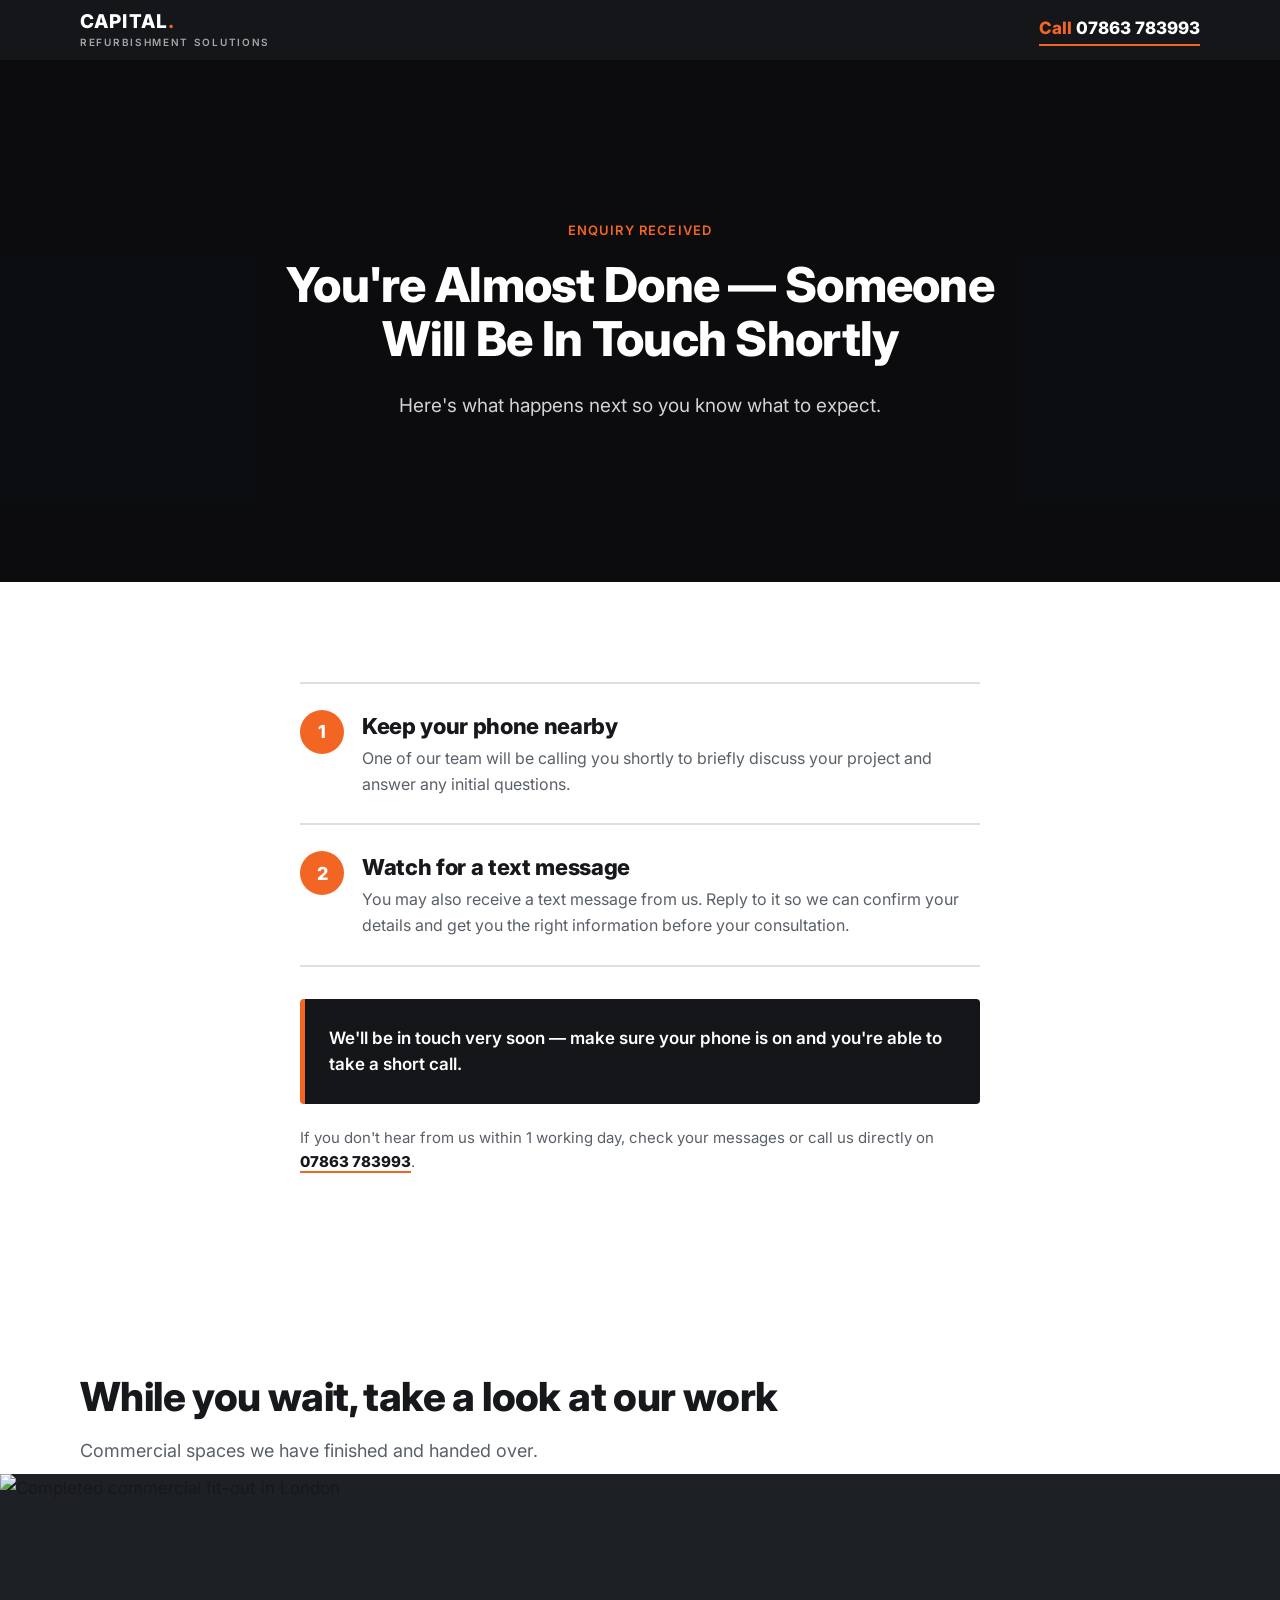
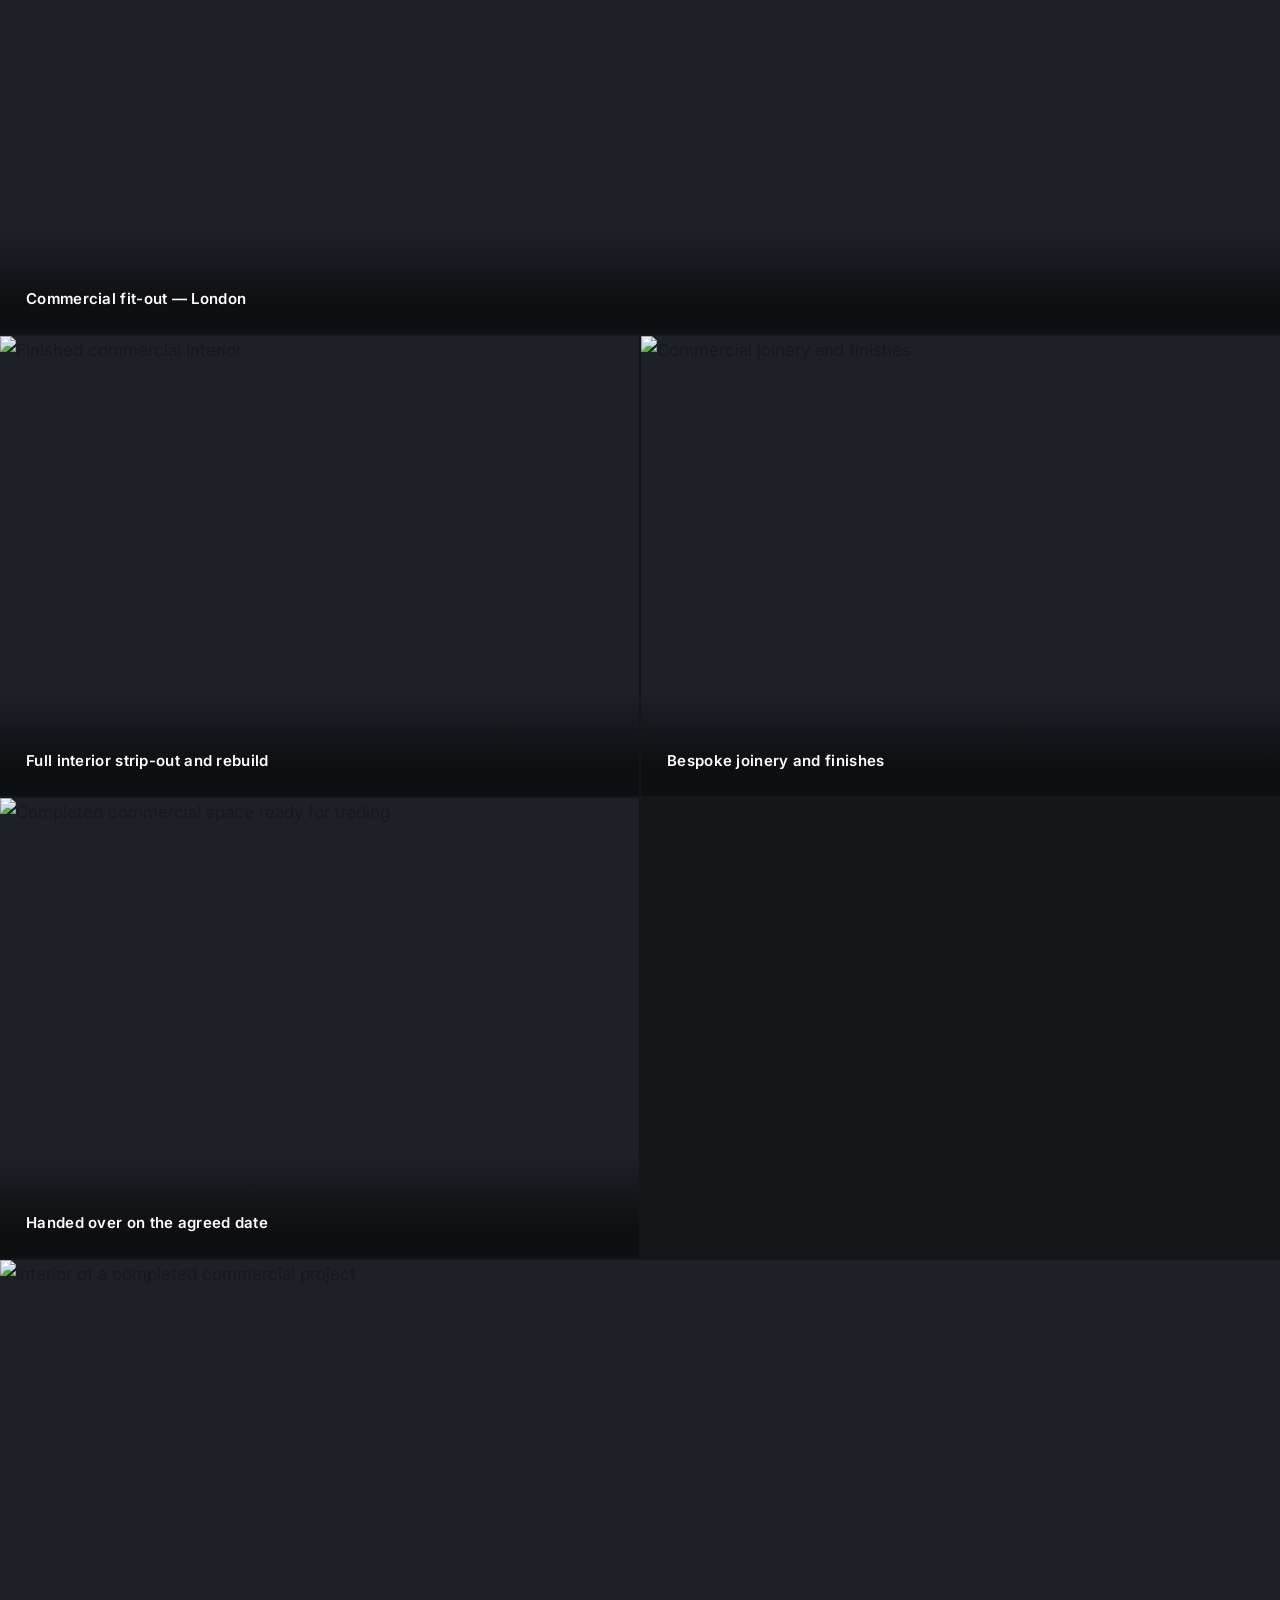
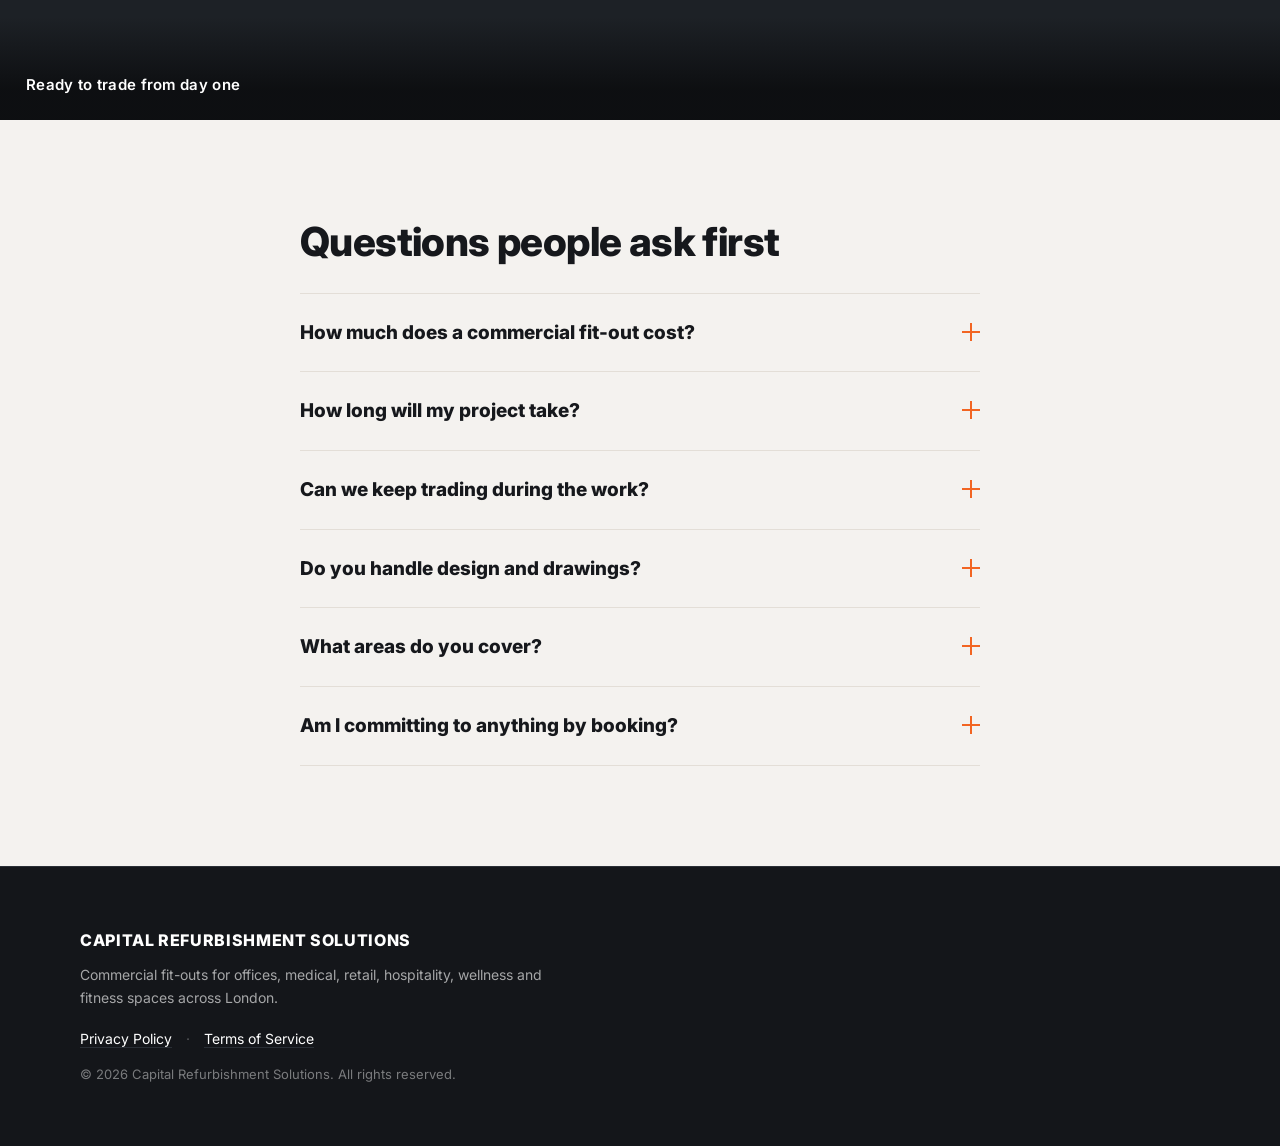
==== thank-you.html @ 149fa0fd "Add Capital Refurbishment Solutions paid traffic funnel Two-page lead funnel for cold paid traffic t" ====
<!DOCTYPE html>
<html lang="en-GB">
<head>
<meta charset="utf-8">
<meta name="viewport" content="width=device-width, initial-scale=1">
<title>Thank You — We Will Call You Shortly | Capital Refurbishment Solutions</title>
<meta name="description" content="Thanks for your enquiry. Keep your phone nearby — one of our team will call you shortly to talk through your commercial fit-out project.">
<meta name="robots" content="noindex, nofollow">

<!-- TRACKING HEAD CODES GO HERE: Meta Pixel, GA4, GTM Head, TikTok, etc. -->
<!-- Meta Pixel Code -->
<script>
!function(f,b,e,v,n,t,s)
{if(f.fbq)return;n=f.fbq=function(){n.callMethod?
n.callMethod.apply(n,arguments):n.queue.push(arguments)};
if(!f._fbq)f._fbq=n;n.push=n;n.loaded=!0;n.version='2.0';
n.queue=[];t=b.createElement(e);t.async=!0;
t.src=v;s=b.getElementsByTagName(e)[0];
s.parentNode.insertBefore(t,s)}(window, document,'script',
'https://connect.facebook.net/en_US/fbevents.js');
fbq('init', '971365851907422');
fbq('track', 'PageView');
</script>
<noscript><img height="1" width="1" style="display:none"
src="https://www.facebook.com/tr?id=971365851907422&ev=PageView&noscript=1"
/></noscript>
<!-- End Meta Pixel Code -->

<!-- ===================================================================
     CONVERSION EVENT GOES HERE: Fire Meta Schedule event, Google Ads
     conversion, etc.
     This page is only reached after the qualification form is completed,
     so the form-completion Lead event fires here and NOT on index.html.
     Add the booked-call / Schedule event below once the booking step is
     confirmed, plus any Google Ads or TikTok conversion snippets.
     =================================================================== -->
<script>
  // Lower-intent form completion event.
  if (typeof fbq === 'function') { fbq('track', 'Lead'); }

  // BOOKED CALL CONVERSION — uncomment once a call is actually booked/confirmed:
  // if (typeof fbq === 'function') { fbq('track', 'Schedule'); }

  // GOOGLE ADS CONVERSION GOES HERE:
  // gtag('event', 'conversion', { 'send_to': 'AW-XXXXXXXXX/XXXXXXXXXXXXXXX' });

  // TIKTOK CONVERSION GOES HERE:
  // ttq.track('SubmitForm');
</script>

<link rel="preconnect" href="https://fonts.googleapis.com">
<link rel="preconnect" href="https://fonts.gstatic.com" crossorigin>
<link href="https://fonts.googleapis.com/css2?family=Inter:wght@400;600;800&display=swap" rel="stylesheet">
<link rel="stylesheet" href="styles.css">

<!-- Loaded from the head so it runs before the deferred form embed script. -->
<script src="script.js" defer></script>
</head>
<body class="page-thanks">
<!-- TRACKING BODY CODES GO HERE: GTM Body noscript, etc. -->

<header class="topbar">
  <div class="wrap topbar__inner">
    <span class="brand">
      <span class="brand__top">Capital<span class="brand__mark">.</span></span>
      <span class="brand__sub">Refurbishment Solutions</span>
    </span>
    <a class="topbar__tel" href="tel:+447863783993" data-track="call">
      <span class="topbar__tel-label">Call</span> 07863 783993
    </a>
  </div>
</header>

<!-- ============ CONFIRMATION ============ -->
<section class="thanks">
  <div class="thanks__media" role="img" aria-label="Completed commercial fit-out by Capital Refurbishment Solutions"></div>
  <div class="thanks__overlay"></div>
  <div class="wrap thanks__inner">
    <p class="eyebrow">Enquiry received</p>
    <h1>You're Almost Done — Someone Will Be In Touch Shortly</h1>
    <p class="thanks__sub">Here's what happens next so you know what to expect.</p>
  </div>
</section>

<!-- ============ WHAT HAPPENS NEXT ============ -->
<section class="next">
  <div class="wrap wrap--narrow">
    <ol class="next__list">
      <li>
        <span class="next__num">1</span>
        <div>
          <h2>Keep your phone nearby</h2>
          <p>One of our team will be calling you shortly to briefly discuss your project and answer any initial questions.</p>
        </div>
      </li>
      <li>
        <span class="next__num">2</span>
        <div>
          <h2>Watch for a text message</h2>
          <p>You may also receive a text message from us. Reply to it so we can confirm your details and get you the right information before your consultation.</p>
        </div>
      </li>
    </ol>

    <div class="next__reinforce">
      <p>We'll be in touch very soon — make sure your phone is on and you're able to take a short call.</p>
    </div>

    <p class="next__help">
      If you don't hear from us within 1 working day, check your messages or call us directly on
      <a href="tel:+447863783993" data-track="call">07863 783993</a>.
    </p>
  </div>
</section>

<!-- ============ PAST WORK ============ -->
<section class="proof proof--thanks">
  <div class="wrap">
    <h2>While you wait, take a look at our work</h2>
    <p class="lede">Commercial spaces we have finished and handed over.</p>
  </div>
  <!--
    IMAGES: hosted from the client's Google Drive folder.
    For production speed, download these files, put them in /assets and swap the
    src values below. Replace captions with real project details once confirmed.
  -->
  <div class="gallery">
    <figure class="gallery__item gallery__item--wide">
      <img src="https://drive.google.com/thumbnail?id=1QZa1kAAUTtLCIFRcnhTbOoIFv6ZCDflC&sz=w1600" alt="Completed commercial fit-out in London" loading="lazy" decoding="async" referrerpolicy="no-referrer" width="1600" height="1067">
      <figcaption>Commercial fit-out &mdash; London</figcaption>
    </figure>
    <figure class="gallery__item">
      <img src="https://drive.google.com/thumbnail?id=11KfpgEvwbvFEHKtPz0FpKaLHkopWah-z&sz=w1200" alt="Finished commercial interior" loading="lazy" decoding="async" referrerpolicy="no-referrer" width="1200" height="800">
      <figcaption>Full interior strip-out and rebuild</figcaption>
    </figure>
    <figure class="gallery__item">
      <img src="https://drive.google.com/thumbnail?id=1Y7grBB9xK4WvHA7r6AuuWfdLibpoF-s1&sz=w1200" alt="Commercial joinery and finishes" loading="lazy" decoding="async" referrerpolicy="no-referrer" width="1200" height="800">
      <figcaption>Bespoke joinery and finishes</figcaption>
    </figure>
    <figure class="gallery__item">
      <img src="https://drive.google.com/thumbnail?id=1qt6Te5pKlmexzpDCoEvUSHV8DEf-8goa&sz=w1200" alt="Completed commercial space ready for trading" loading="lazy" decoding="async" referrerpolicy="no-referrer" width="1200" height="800">
      <figcaption>Handed over on the agreed date</figcaption>
    </figure>
    <figure class="gallery__item gallery__item--wide">
      <img src="https://drive.google.com/thumbnail?id=1C1GFevhnccHYFYcYXUpf7v7kyrLRMYe2&sz=w1600" alt="Interior of a completed commercial project" loading="lazy" decoding="async" referrerpolicy="no-referrer" width="1600" height="1067">
      <figcaption>Ready to trade from day one</figcaption>
    </figure>
  </div>
</section>

<!-- ============ FAQ (same as landing page) ============ -->
<section class="faq">
  <div class="wrap wrap--narrow">
    <h2>Questions people ask first</h2>
    <div class="accordion" id="faq-accordion">

      <div class="acc">
        <button class="acc__q" type="button" aria-expanded="false" aria-controls="faq1" id="faq1-btn">
          <span>How much does a commercial fit-out cost?</span><span class="acc__icon" aria-hidden="true"></span>
        </button>
        <div class="acc__a" id="faq1" role="region" aria-labelledby="faq1-btn" hidden>
          <p>It depends on the size of the space, the spec you want and the condition of the building. That is why we will not put a number on a website. On the call we give you an honest range before you spend anything.</p>
        </div>
      </div>

      <div class="acc">
        <button class="acc__q" type="button" aria-expanded="false" aria-controls="faq2" id="faq2-btn">
          <span>How long will my project take?</span><span class="acc__icon" aria-hidden="true"></span>
        </button>
        <div class="acc__a" id="faq2" role="region" aria-labelledby="faq2-btn" hidden>
          <p>Most commercial fit-outs run between 6 and 16 weeks. You get a programme with dates for each stage before any work starts, so you know what you are planning around.</p>
        </div>
      </div>

      <div class="acc">
        <button class="acc__q" type="button" aria-expanded="false" aria-controls="faq3" id="faq3-btn">
          <span>Can we keep trading during the work?</span><span class="acc__icon" aria-hidden="true"></span>
        </button>
        <div class="acc__a" id="faq3" role="region" aria-labelledby="faq3-btn" hidden>
          <p>Often yes. We can phase the work area by area, or run evenings and weekends where the building allows it. We agree this with you before we start.</p>
        </div>
      </div>

      <div class="acc">
        <button class="acc__q" type="button" aria-expanded="false" aria-controls="faq4" id="faq4-btn">
          <span>Do you handle design and drawings?</span><span class="acc__icon" aria-hidden="true"></span>
        </button>
        <div class="acc__a" id="faq4" role="region" aria-labelledby="faq4-btn" hidden>
          <p>Yes. We can take your project from a rough idea through design and drawings to a finished space. If you already have a designer, we are happy to build to their drawings.</p>
        </div>
      </div>

      <div class="acc">
        <button class="acc__q" type="button" aria-expanded="false" aria-controls="faq5" id="faq5-btn">
          <span>What areas do you cover?</span><span class="acc__icon" aria-hidden="true"></span>
        </button>
        <div class="acc__a" id="faq5" role="region" aria-labelledby="faq5-btn" hidden>
          <p>London and the surrounding area. If you are just outside, tell us where the building is on the form and we will let you know honestly whether we can help.</p>
        </div>
      </div>

      <div class="acc">
        <button class="acc__q" type="button" aria-expanded="false" aria-controls="faq6" id="faq6-btn">
          <span>Am I committing to anything by booking?</span><span class="acc__icon" aria-hidden="true"></span>
        </button>
        <div class="acc__a" id="faq6" role="region" aria-labelledby="faq6-btn" hidden>
          <p>No. The form is short, the call is free and there is no obligation at any point. If we are not the right fit for your project, we will tell you.</p>
        </div>
      </div>

    </div>
  </div>
</section>

<footer class="footer">
  <div class="wrap footer__inner">
    <p class="footer__brand">Capital Refurbishment Solutions</p>
    <p class="footer__desc">Commercial fit-outs for offices, medical, retail, hospitality, wellness and fitness spaces across London.</p>
    <p class="footer__links">
      <a href="privacy.html" data-internal>Privacy Policy</a>
      <span aria-hidden="true">&middot;</span>
      <a href="terms.html" data-internal>Terms of Service</a>
    </p>
    <p class="footer__copy">&copy; <span id="year">2026</span> Capital Refurbishment Solutions. All rights reserved.</p>
  </div>
</footer>

</body>
</html>
---- styles.css ----
/* ===================================================================
   Capital Refurbishment Solutions — paid traffic funnel
   Vanilla CSS. Mobile first (designed at 390px), no frameworks.
   =================================================================== */

/* -------------------------------------------------------------------
   1. BRAND TOKENS — change the palette and the imagery in one place
   ------------------------------------------------------------------- */
:root {
  /* Colour — black + orange, matching the client's main site.
     If you have the exact brand orange from the client's style guide,
     change --accent and --accent-dark here and the whole site follows. */
  --ink:        #14161a;  /* near black, used for dark sections   */
  --ink-2:      #1d2126;  /* slightly lifted dark                 */
  --ink-3:      #2a2f36;  /* hairlines on dark                    */
  --accent:     #f26522;  /* brand orange                         */
  --accent-dark:#d9551a;  /* hover: ~10% darker, no glow          */
  --paper:      #ffffff;
  --paper-2:    #f4f2ef;  /* warm off-white                       */
  --line:       #e3ded7;
  --text:       #16181c;  /* near black body text                 */
  --muted:      #5a6068;
  --muted-invert: rgba(255,255,255,.72);

  /* Imagery — client project photography.
     PRODUCTION NOTE: these are served from the client's Google Drive.
     Download the files, drop them in /assets and swap the URLs below
     for local paths (e.g. url("assets/hero.jpg")) for faster loads
     and full control. */
  --img-hero:   url("https://drive.google.com/thumbnail?id=1h_gdtluohkVQQBWP6uAKimJPcdsWTNJr&sz=w1920");
  --img-mech:   url("https://drive.google.com/thumbnail?id=1P2SgzhJ324YCtPF02Y8XcyPm6752AC4N&sz=w1600");
  --img-value:  url("https://drive.google.com/thumbnail?id=1zQctiLdzXPgz5uY7ipUucD5E6sZZuSpp&sz=w1600");
  --img-final:  url("https://drive.google.com/thumbnail?id=1k4D-C9RD6O4-lRc6GihfMAkzeex2FKER&sz=w1920");
  --img-thanks: url("https://drive.google.com/thumbnail?id=1qnAvKywfRQXGQWaKprbp8rMOSuVYS6uX&sz=w1920");

  /* Rhythm */
  --pad-x: 24px;
  --sect-y: 60px;
  --maxw: 1200px;
  --measure: 640px;

  --font: "Inter", -apple-system, BlinkMacSystemFont, "Segoe UI", Roboto, Helvetica, Arial, sans-serif;
}

@media (min-width: 860px) {
  :root {
    --pad-x: 40px;
    --sect-y: 100px;
  }
}

/* -------------------------------------------------------------------
   2. RESET & BASE
   ------------------------------------------------------------------- */
*, *::before, *::after { box-sizing: border-box; }

html { -webkit-text-size-adjust: 100%; scroll-behavior: smooth; }
@media (prefers-reduced-motion: reduce) {
  html { scroll-behavior: auto; }
  * { animation: none !important; transition: none !important; }
}

body {
  margin: 0;
  font-family: var(--font);
  font-size: 17px;
  line-height: 1.65;
  color: var(--text);
  background: var(--paper);
  overflow-x: hidden;
  overflow-x: clip;
  -webkit-font-smoothing: antialiased;
}

img { max-width: 100%; display: block; }

h1, h2, h3 {
  margin: 0 0 .5em;
  line-height: 1.12;
  letter-spacing: -0.015em;
  font-weight: 800;
}

p { margin: 0 0 1.1em; }
p:last-child { margin-bottom: 0; }

a { color: inherit; }

ul, ol { margin: 0 0 1.1em; padding-left: 1.15em; }

:focus-visible {
  outline: 3px solid var(--accent);
  outline-offset: 3px;
}

.skip-link {
  position: absolute; left: -9999px; top: 0; z-index: 200;
  background: var(--accent); color: #fff; padding: 12px 18px;
  font-weight: 600; text-decoration: none;
}
.skip-link:focus { left: 0; }

.wrap {
  width: 100%;
  max-width: var(--maxw);
  margin: 0 auto;
  padding-left: var(--pad-x);
  padding-right: var(--pad-x);
}
.wrap--narrow { max-width: 760px; }

/* -------------------------------------------------------------------
   3. SHARED TYPE HELPERS
   ------------------------------------------------------------------- */
.eyebrow {
  font-size: 13px;
  font-weight: 600;
  letter-spacing: .09em;
  text-transform: uppercase;
  color: var(--accent);
  margin: 0 0 18px;
  line-height: 1.45;
}

.lede {
  font-size: 18px;
  color: var(--muted);
  max-width: var(--measure);
  margin: -.2em 0 2em;
}
.lede--invert { color: var(--muted-invert); }

.friction {
  font-size: 14px;
  color: rgba(255,255,255,.7);
  margin: 16px 0 0;
}
.friction--left { text-align: left; }

.stars { color: var(--accent); letter-spacing: .06em; }
.stars--sm { font-size: 13px; margin-left: 6px; vertical-align: 2px; }

/* -------------------------------------------------------------------
   4. BUTTONS — solid fill only, full width on mobile
   ------------------------------------------------------------------- */
.btn {
  display: block;
  width: 100%;
  text-align: center;
  padding: 18px 28px;
  border: 0;
  border-radius: 4px;
  font: inherit;
  font-size: 17px;
  font-weight: 800;
  letter-spacing: .01em;
  text-decoration: none;
  cursor: pointer;
  transition: background-color .15s ease;
}
.btn--primary { background: var(--accent); color: #fff; }
.btn--primary:hover, .btn--primary:focus { background: var(--accent-dark); color: #fff; }
.btn--lg { padding: 20px 32px; font-size: 18px; }

@media (min-width: 700px) {
  .btn { display: inline-block; width: auto; }
}

/* -------------------------------------------------------------------
   5. TOP BAR (no navigation — brand + phone only)
   ------------------------------------------------------------------- */
.topbar {
  position: relative;
  z-index: 30;
  background: var(--ink);
  color: #fff;
}
.topbar__inner {
  display: flex;
  align-items: center;
  justify-content: space-between;
  gap: 14px;
  min-height: 60px;
  padding-top: 10px;
  padding-bottom: 10px;
}
/* Two-line logotype so it never wraps awkwardly next to the phone number. */
.brand { display: flex; flex-direction: column; line-height: 1.1; }
.brand__top {
  font-weight: 800;
  font-size: 16px;
  letter-spacing: .06em;
  text-transform: uppercase;
}
.brand__sub {
  font-weight: 600;
  font-size: 9px;
  letter-spacing: .17em;
  text-transform: uppercase;
  color: rgba(255,255,255,.62);
  margin-top: 4px;
  white-space: nowrap;
}
.brand__mark { color: var(--accent); }
.topbar__tel {
  flex: 0 1 auto;
  min-width: 0;
  font-weight: 800;
  font-size: 15px;
  text-decoration: none;
  white-space: nowrap;
  color: #fff;
  border-bottom: 2px solid var(--accent);
  padding-bottom: 2px;
}

/* Very narrow phones: tighten the header so nothing pushes the page wide. */
@media (max-width: 359px) {
  :root { --pad-x: 16px; }
  .topbar__inner { gap: 10px; }
  .topbar__tel { font-size: 13px; }
  .brand__top { font-size: 15px; }
  .brand__sub { font-size: 8px; letter-spacing: .12em; }
}
.topbar__tel:hover { color: var(--accent); }
.topbar__tel-label { color: var(--accent); }

@media (min-width: 700px) {
  .brand__top { font-size: 19px; }
  .brand__sub { font-size: 10px; }
  .topbar__tel { font-size: 17px; }
}

/* -------------------------------------------------------------------
   6. HERO — full bleed image, dark overlay, centred text
   ------------------------------------------------------------------- */
.hero {
  position: relative;
  display: flex;
  align-items: center;
  justify-content: center;
  min-height: 80vh;
  padding: 72px 0;
  background: var(--ink);       /* fallback if the photo fails */
  color: #fff;
  overflow: hidden;
}
.hero__media {
  position: absolute; inset: 0;
  background-image: var(--img-hero);
  background-size: cover;
  background-position: center;
  background-color: var(--ink);
}
.hero__overlay {
  position: absolute; inset: 0;
  background: linear-gradient(180deg, rgba(10,11,13,.62) 0%, rgba(10,11,13,.72) 55%, rgba(10,11,13,.86) 100%);
}
.hero__inner {
  position: relative;
  z-index: 2;
  text-align: center;
  max-width: 900px;
}
.hero h1 {
  font-size: 36px;
  margin: 0 0 18px;
  color: #fff;
  text-wrap: balance;
}
.hero__sub {
  font-size: 17px;
  color: rgba(255,255,255,.82);
  max-width: 560px;
  margin: 0 auto 28px;
}
.hero .btn { margin: 0 auto; }

.hero__trust {
  list-style: none;
  margin: 34px 0 0;
  padding: 0;
  display: flex;
  flex-wrap: wrap;
  justify-content: center;
  gap: 10px 22px;
  font-size: 13px;
  font-weight: 600;
  letter-spacing: .04em;
  text-transform: uppercase;
  color: rgba(255,255,255,.85);
}
.hero__trust li { display: flex; align-items: center; gap: 7px; }

@media (min-width: 860px) {
  .hero { min-height: 92vh; }
  .hero h1 { font-size: 56px; }
  .hero__sub { font-size: 19px; }
  .hero__trust { font-size: 14px; gap: 12px 34px; }
}

/* -------------------------------------------------------------------
   7. SOCIAL PROOF STRIP
   ------------------------------------------------------------------- */
.proofstrip {
  background: var(--paper);
  border-bottom: 1px solid var(--line);
  padding: 28px 0;
}
.proofstrip__grid {
  display: grid;
  grid-template-columns: repeat(2, 1fr);
  gap: 22px 16px;
  text-align: center;
}
.proofstrip__item strong {
  display: block;
  font-size: 26px;
  font-weight: 800;
  letter-spacing: -.02em;
  line-height: 1.1;
}
.proofstrip__item span {
  display: block;
  font-size: 13px;
  color: var(--muted);
  margin-top: 4px;
}
@media (min-width: 860px) {
  .proofstrip { padding: 34px 0; }
  .proofstrip__grid { grid-template-columns: repeat(4, 1fr); }
  .proofstrip__item strong { font-size: 32px; }
  .proofstrip__item span { font-size: 14px; }
}

/* -------------------------------------------------------------------
   8. FORM SECTION
   ------------------------------------------------------------------- */
.form-section {
  background: var(--paper-2);
  padding: var(--sect-y) 0;
  scroll-margin-top: 8px;
}
.form-section h2 { font-size: 28px; }
.form-section__copy { max-width: var(--measure); margin-bottom: 32px; }
.form-section__copy p { color: var(--muted); }
.form-section__call { font-weight: 600; color: var(--text) !important; }
.form-section__call a {
  color: var(--text);
  text-decoration: none;
  border-bottom: 2px solid var(--accent);
}
.form-section__call a:hover { color: var(--accent); }

/* Reserve the embed height up front so nothing shifts when it loads. */
.form-shell {
  background: var(--paper);
  border: 1px solid var(--line);
  border-radius: 8px;
  padding: 8px;
  min-height: 940px;
}
.form-shell iframe {
  display: block;
  width: 100%;
  min-height: 924px;
  border: 0;
  border-radius: 8px;
}
.form-shell__fallback { padding: 24px; }

@media (min-width: 980px) {
  .form-section h2 { font-size: 40px; }
  .form-section__inner {
    display: grid;
    grid-template-columns: 1fr 1.15fr;
    gap: 56px;
    align-items: start;
  }
  .form-section__copy {
    margin-bottom: 0;
    position: sticky;
    top: 32px;
  }
}

/* -------------------------------------------------------------------
   9. PROBLEM (dark)
   ------------------------------------------------------------------- */
.problem {
  background: var(--ink);
  color: #fff;
  padding: var(--sect-y) 0;
}
.problem h2 { font-size: 28px; }
.problem__grid {
  display: grid;
  grid-template-columns: 1fr;
  gap: 0;
  border-top: 1px solid var(--ink-3);
}
.problem__block {
  padding: 26px 0;
  border-bottom: 1px solid var(--ink-3);
}
.problem__block h3 {
  font-size: 19px;
  margin: 0 0 8px;
  color: #fff;
}
.problem__block p {
  margin: 0;
  color: var(--muted-invert);
  font-size: 16px;
}
@media (min-width: 860px) {
  .problem h2 { font-size: 40px; }
  .problem__grid { grid-template-columns: 1fr 1fr; column-gap: 56px; }
  .problem__block { padding: 32px 0; }
  .problem__block h3 { font-size: 21px; }
}

/* -------------------------------------------------------------------
   10. SECTORS
   ------------------------------------------------------------------- */
.sectors { background: var(--paper); padding: var(--sect-y) 0 0; }
.sectors h2 { font-size: 28px; }
.sectors__grid {
  display: grid;
  grid-template-columns: 1fr;
  gap: 1px;
  background: var(--ink-3);
  margin-top: 8px;
}
.sector {
  background: var(--ink);
  color: #fff;
  padding: 30px var(--pad-x);
}
.sector__num {
  display: block;
  font-size: 12px;
  font-weight: 800;
  letter-spacing: .14em;
  color: var(--accent);
  margin-bottom: 12px;
}
.sector h3 {
  font-size: 24px;
  margin: 0 0 8px;
  color: #fff;
}
.sector p {
  margin: 0;
  font-size: 15px;
  color: var(--muted-invert);
}
@media (min-width: 700px) {
  .sectors__grid { grid-template-columns: repeat(2, 1fr); }
}
@media (min-width: 1060px) {
  .sectors h2 { font-size: 40px; }
  .sectors__grid { grid-template-columns: repeat(3, 1fr); }
  .sector { padding: 44px 40px; }
}

/* -------------------------------------------------------------------
   11. MECHANISM — image + dark copy panel, flush, full bleed
   ------------------------------------------------------------------- */
.mech { display: grid; grid-template-columns: 1fr; background: var(--ink-2); }
.mech__media {
  min-height: 400px;
  background-image: var(--img-mech);
  background-size: cover;
  background-position: center;
  background-color: var(--ink);
}
.mech__panel { background: var(--ink-2); color: #fff; }
.mech__panel-inner { padding: var(--sect-y) var(--pad-x); }
.mech h2 { font-size: 28px; }

.mech__list { list-style: none; margin: 0 0 32px; padding: 0; }
.mech__list li {
  padding: 22px 0;
  border-top: 1px solid var(--ink-3);
}
.mech__list li:last-child { border-bottom: 1px solid var(--ink-3); }
.mech__list h3 {
  font-size: 18px;
  margin: 0 0 6px;
  color: var(--accent);
}
.mech__list p {
  margin: 0;
  font-size: 16px;
  color: var(--muted-invert);
}
@media (min-width: 980px) {
  .mech { grid-template-columns: 1fr 1fr; }
  .mech__media { min-height: 720px; }
  .mech__panel { display: flex; align-items: center; }
  .mech h2 { font-size: 40px; }
  .mech__panel-inner {
    padding: 100px 64px;
    max-width: 660px;
  }
  .mech__list h3 { font-size: 19px; }
}

/* -------------------------------------------------------------------
   12. HOW IT WORKS
   ------------------------------------------------------------------- */
.steps { background: var(--paper); padding: var(--sect-y) 0; }
.steps h2 { font-size: 28px; }
.steps__grid { display: grid; grid-template-columns: 1fr; gap: 0; }
.step {
  padding: 26px 0;
  border-top: 2px solid var(--line);
}
.step:last-child { border-bottom: 2px solid var(--line); }
.step__num {
  display: inline-block;
  font-size: 13px;
  font-weight: 800;
  letter-spacing: .1em;
  color: #fff;
  background: var(--accent);
  border-radius: 3px;
  padding: 3px 10px;
  margin-bottom: 12px;
}
.step h3 { font-size: 20px; margin: 0 0 6px; }
.step p { margin: 0; color: var(--muted); font-size: 16px; }

@media (min-width: 880px) {
  .steps h2 { font-size: 40px; }
  .steps__grid { grid-template-columns: repeat(3, 1fr); column-gap: 40px; }
  .step { border-bottom: 0 !important; padding: 30px 0 0; }
  .step h3 { font-size: 22px; }
}

/* -------------------------------------------------------------------
   13. WHAT YOU GET FROM THE CALL
   ------------------------------------------------------------------- */
.value { display: grid; grid-template-columns: 1fr; background: var(--ink); }
.value__media {
  min-height: 400px;
  background-image: var(--img-value);
  background-size: cover;
  background-position: center;
  background-color: var(--ink-2);
  order: 2;
}
.value__panel { background: var(--ink); color: #fff; order: 1; }
.value__panel-inner { padding: var(--sect-y) var(--pad-x); }
.value h2 { font-size: 28px; }

.value__list { list-style: none; margin: 0 0 32px; padding: 0; }
.value__list li {
  position: relative;
  padding: 14px 0 14px 34px;
  border-bottom: 1px solid var(--ink-3);
  color: rgba(255,255,255,.9);
  font-size: 16px;
}
.value__list li::before {
  content: "";
  position: absolute;
  left: 2px; top: 22px;
  width: 14px; height: 7px;
  border-left: 3px solid var(--accent);
  border-bottom: 3px solid var(--accent);
  transform: rotate(-45deg);
}
.value .friction { color: rgba(255,255,255,.6); }

@media (min-width: 980px) {
  .value { grid-template-columns: 1fr 1fr; }
  .value__media { min-height: 700px; order: 1; }
  .value__panel { order: 2; display: flex; align-items: center; }
  .value h2 { font-size: 40px; }
  .value__panel-inner { padding: 100px 64px; max-width: 660px; }
}

/* -------------------------------------------------------------------
   14. PROOF GALLERY — full bleed, flush grid, no cards
   ------------------------------------------------------------------- */
.proof { background: var(--paper); padding: var(--sect-y) 0 0; }
.proof h2 { font-size: 28px; }

.gallery {
  display: grid;
  grid-template-columns: 1fr;
  gap: 2px;
  background: var(--ink);
  margin-top: 8px;
}
.gallery__item {
  position: relative;
  margin: 0;
  min-height: 400px;
  background: var(--ink-2);
  overflow: hidden;
}
.gallery__item img {
  position: absolute;
  inset: 0;
  width: 100%;
  height: 100%;
  object-fit: cover;
}
.gallery__item figcaption {
  position: absolute;
  left: 0; right: 0; bottom: 0;
  padding: 48px 20px 18px;
  color: #fff;
  font-size: 14px;
  font-weight: 600;
  letter-spacing: .02em;
  background: linear-gradient(180deg, rgba(10,11,13,0) 0%, rgba(10,11,13,.82) 70%);
}
@media (min-width: 760px) {
  .gallery { grid-template-columns: repeat(2, 1fr); }
  .gallery__item--wide { grid-column: 1 / -1; min-height: 460px; }
  .gallery__item { min-height: 420px; }
  .gallery__item figcaption { font-size: 15px; padding: 56px 26px 22px; }
}
@media (min-width: 1100px) {
  .proof h2 { font-size: 40px; }
  .gallery__item--wide { min-height: 560px; }
  .gallery__item { min-height: 460px; }
}

/* Company credibility block */
.credblock {
  max-width: var(--measure);
  margin: 0 auto;
  padding: var(--sect-y) 0;
  border-bottom: 0;
}
.credblock h3 {
  font-size: 22px;
  margin: 0 0 10px;
  padding-top: 18px;
  border-top: 4px solid var(--accent);
  display: inline-block;
}
.credblock p { margin: 0; color: var(--muted); }

.proof--thanks .credblock { display: none; }
.proof--thanks { padding-bottom: 0; }

/* -------------------------------------------------------------------
   15. FAQ ACCORDION
   ------------------------------------------------------------------- */
.faq { background: var(--paper-2); padding: var(--sect-y) 0; }
.faq h2 { font-size: 28px; margin-bottom: 28px; }

.acc { border-top: 1px solid var(--line); }
.acc:last-child { border-bottom: 1px solid var(--line); }

.acc__q {
  width: 100%;
  display: flex;
  align-items: flex-start;
  justify-content: space-between;
  gap: 18px;
  background: none;
  border: 0;
  padding: 22px 0;
  font: inherit;
  font-size: 17px;
  font-weight: 800;
  line-height: 1.35;
  color: var(--text);
  text-align: left;
  cursor: pointer;
}
.acc__q:hover { color: var(--accent); }

.acc__icon {
  position: relative;
  flex: none;
  width: 18px;
  height: 18px;
  margin-top: 3px;
}
.acc__icon::before, .acc__icon::after {
  content: "";
  position: absolute;
  background: var(--accent);
  transition: transform .18s ease, opacity .18s ease;
}
.acc__icon::before { left: 0; top: 8px; width: 18px; height: 2px; }
.acc__icon::after  { left: 8px; top: 0; width: 2px; height: 18px; }
.acc__q[aria-expanded="true"] .acc__icon::after { transform: rotate(90deg); opacity: 0; }

.acc__a { padding: 0 0 24px; max-width: var(--measure); }
.acc__a p { margin: 0; color: var(--muted); font-size: 16px; }

@media (min-width: 860px) {
  .faq h2 { font-size: 40px; }
  .acc__q { font-size: 19px; padding: 26px 0; }
}

/* -------------------------------------------------------------------
   16. FINAL CTA
   ------------------------------------------------------------------- */
.finalcta {
  position: relative;
  padding: var(--sect-y) 0;
  background: var(--ink);
  color: #fff;
  text-align: center;
  overflow: hidden;
  min-height: 420px;
  display: flex;
  align-items: center;
}
.finalcta__media {
  position: absolute; inset: 0;
  background-image: var(--img-final);
  background-size: cover;
  background-position: center;
  background-color: var(--ink);
}
.finalcta__overlay {
  position: absolute; inset: 0;
  background: rgba(10,11,13,.78);
}
.finalcta__inner { position: relative; z-index: 2; }
.finalcta h2 { font-size: 28px; color: #fff; }
.finalcta .lede { margin-left: auto; margin-right: auto; }
.finalcta .btn { margin: 0 auto; }
.finalcta__tel {
  margin: 22px 0 0;
  font-size: 15px;
  color: rgba(255,255,255,.72);
}
.finalcta__tel a {
  color: #fff;
  font-weight: 800;
  text-decoration: none;
  border-bottom: 2px solid var(--accent);
}
@media (min-width: 860px) {
  .finalcta { min-height: 560px; }
  .finalcta h2 { font-size: 42px; }
}

/* -------------------------------------------------------------------
   17. FOOTER
   ------------------------------------------------------------------- */
.footer {
  background: var(--ink);
  color: rgba(255,255,255,.62);
  padding: 44px 0 100px;   /* bottom room for the sticky mobile bar */
  font-size: 14px;
  border-top: 1px solid var(--ink-3);
}
.footer__brand {
  color: #fff;
  font-weight: 800;
  font-size: 16px;
  letter-spacing: .04em;
  text-transform: uppercase;
  margin: 0 0 10px;
}
.footer__desc { max-width: 480px; margin: 0 0 18px; }
.footer__links { margin: 0 0 14px; }
.footer__links a { color: #fff; text-decoration: none; border-bottom: 1px solid var(--ink-3); }
.footer__links a:hover { color: var(--accent); border-color: var(--accent); }
.footer__links span { margin: 0 10px; opacity: .45; }
.footer__copy { margin: 0; font-size: 13px; opacity: .7; }
@media (min-width: 860px) {
  .footer { padding: 60px 0; }
}

/* -------------------------------------------------------------------
   18. STICKY MOBILE CTA (appears after the hero)
   ------------------------------------------------------------------- */
.stickybar {
  position: fixed;
  left: 0; right: 0; bottom: 0;
  z-index: 60;
  display: flex;
  gap: 10px;
  padding: 10px 14px calc(10px + env(safe-area-inset-bottom, 0px));
  background: rgba(20,22,26,.97);
  border-top: 1px solid var(--ink-3);
  transform: translateY(110%);
  transition: transform .2s ease;
}
.stickybar.is-visible { transform: translateY(0); }
.stickybar__main { flex: 1 1 auto; padding: 16px 14px; font-size: 16px; }
.stickybar__tel {
  flex: none;
  width: 56px;
  display: flex;
  align-items: center;
  justify-content: center;
  border-radius: 4px;
  background: #fff;
  color: var(--ink);
  text-decoration: none;
}
.stickybar__tel:hover { background: var(--paper-2); }

@media (min-width: 860px) {
  .stickybar { display: none; }
}

/* -------------------------------------------------------------------
   19. THANK YOU PAGE
   ------------------------------------------------------------------- */
.thanks {
  position: relative;
  display: flex;
  align-items: center;
  min-height: 52vh;
  padding: 64px 0;
  background: var(--ink);
  color: #fff;
  text-align: center;
  overflow: hidden;
}
.thanks__media {
  position: absolute; inset: 0;
  background-image: var(--img-thanks);
  background-size: cover;
  background-position: center;
  background-color: var(--ink);
}
.thanks__overlay { position: absolute; inset: 0; background: rgba(10,11,13,.8); }
.thanks__inner { position: relative; z-index: 2; max-width: 820px; }
.thanks h1 { font-size: 32px; color: #fff; text-wrap: balance; }
.thanks__sub {
  font-size: 17px;
  color: rgba(255,255,255,.82);
  margin: 0 auto;
  max-width: 520px;
}
@media (min-width: 860px) {
  .thanks { min-height: 58vh; }
  .thanks h1 { font-size: 48px; }
  .thanks__sub { font-size: 19px; }
}

.next { background: var(--paper); padding: var(--sect-y) 0; }
.next__list { list-style: none; margin: 0 0 32px; padding: 0; }
.next__list li {
  display: flex;
  gap: 18px;
  padding: 26px 0;
  border-top: 2px solid var(--line);
}
.next__list li:last-child { border-bottom: 2px solid var(--line); }
.next__num {
  flex: none;
  width: 38px; height: 38px;
  display: flex; align-items: center; justify-content: center;
  background: var(--accent);
  color: #fff;
  border-radius: 50%;
  font-weight: 800;
  font-size: 16px;
}
.next__list h2 { font-size: 20px; margin: 4px 0 6px; }
.next__list p { margin: 0; color: var(--muted); font-size: 16px; }

.next__reinforce {
  background: var(--ink);
  color: #fff;
  padding: 26px 24px;
  border-left: 5px solid var(--accent);
  border-radius: 4px;
  font-size: 17px;
  font-weight: 600;
  line-height: 1.55;
}
.next__help {
  margin: 22px 0 0;
  font-size: 15px;
  color: var(--muted);
}
.next__help a {
  color: var(--text);
  font-weight: 800;
  text-decoration: none;
  border-bottom: 2px solid var(--accent);
}
@media (min-width: 860px) {
  .next__list h2 { font-size: 22px; }
  .next__num { width: 44px; height: 44px; font-size: 18px; }
}

.page-thanks .footer { padding-bottom: 60px; }

/* -------------------------------------------------------------------
   20. LEGAL PAGES
   ------------------------------------------------------------------- */
.legal { background: var(--paper); padding: var(--sect-y) 0; display: block; }
.legal h1 { font-size: 32px; }
.legal h2 { font-size: 21px; margin: 2em 0 .5em; }
.legal p, .legal li { color: var(--muted); font-size: 16px; }
.legal a { color: var(--text); border-bottom: 2px solid var(--accent); text-decoration: none; }
.legal__meta { font-size: 14px; margin-bottom: 28px; }
.legal__note {
  background: var(--paper-2);
  border-left: 5px solid var(--accent);
  padding: 18px 20px;
  border-radius: 4px;
  font-size: 15px;
}
.legal__note strong { color: var(--text); }
.legal__back { margin-top: 48px; }
.page-legal .footer { padding-bottom: 60px; }
@media (min-width: 860px) {
  .legal h1 { font-size: 42px; }
}
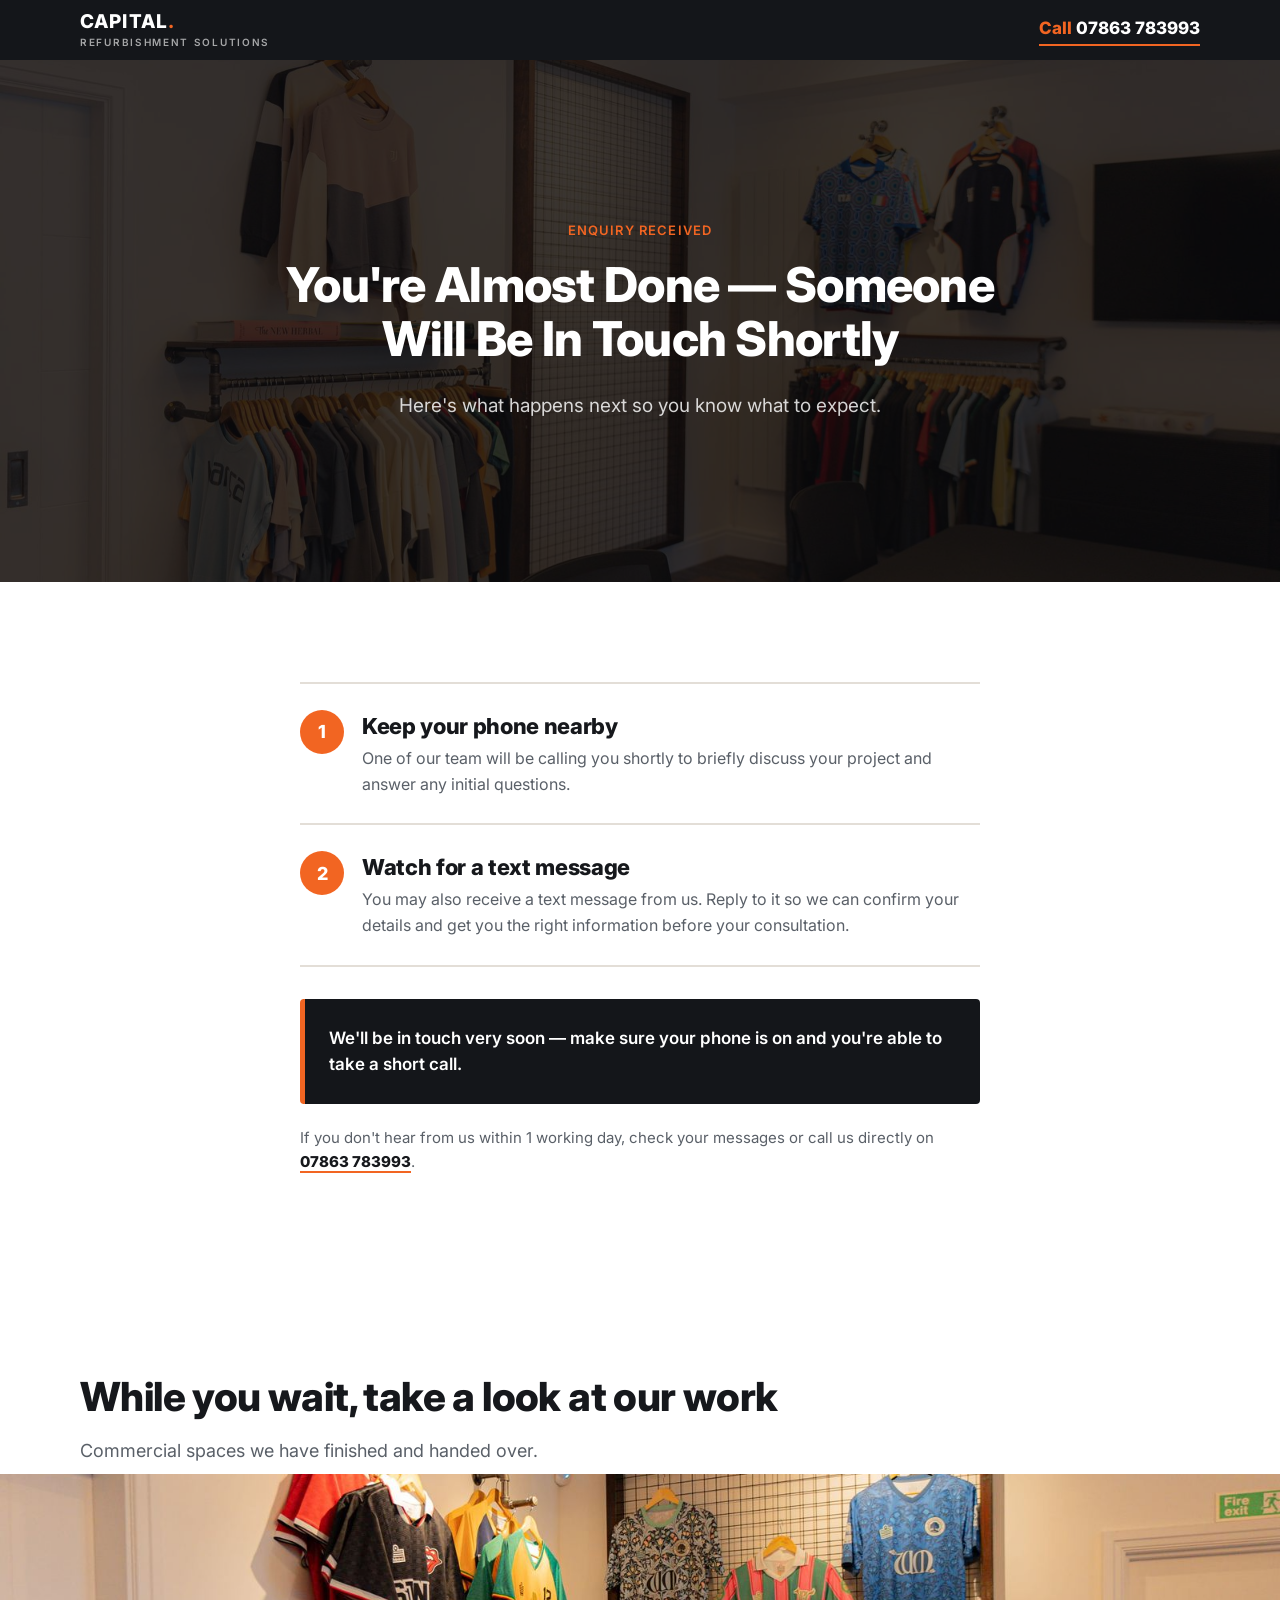
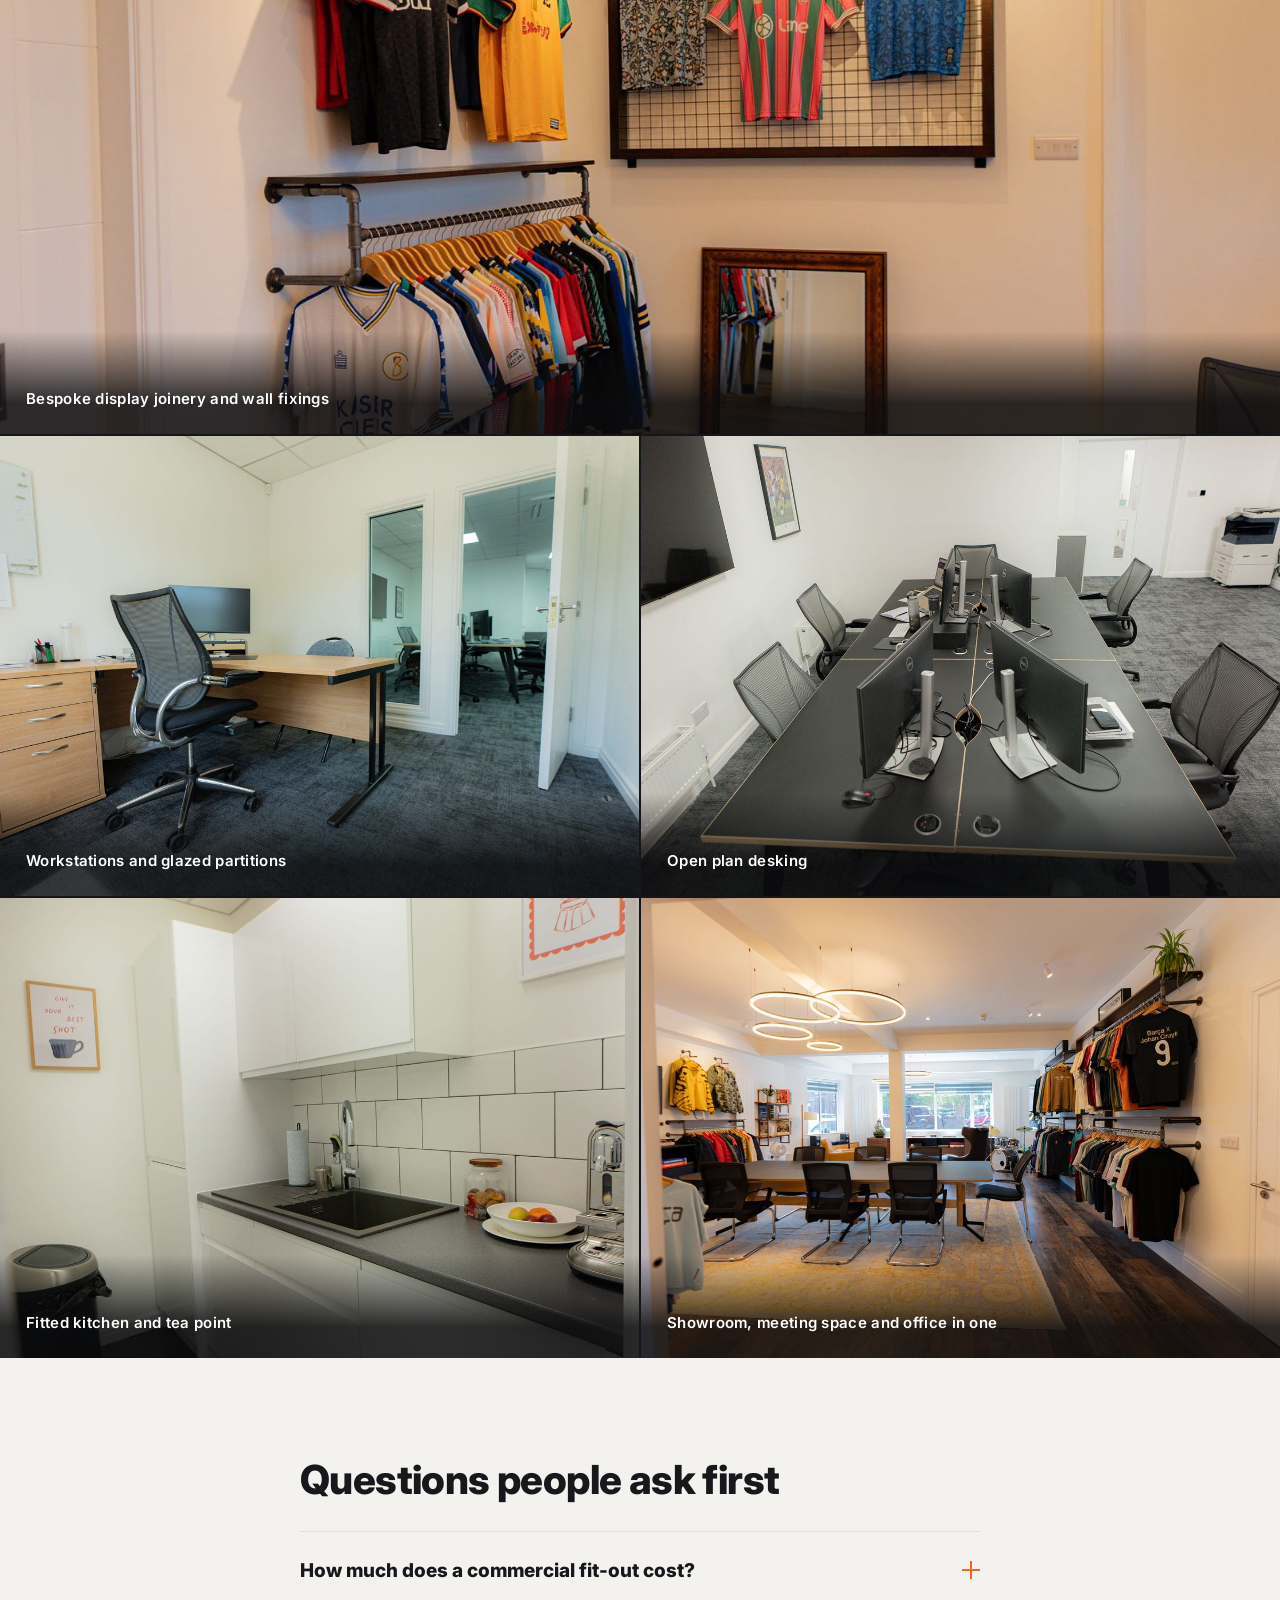
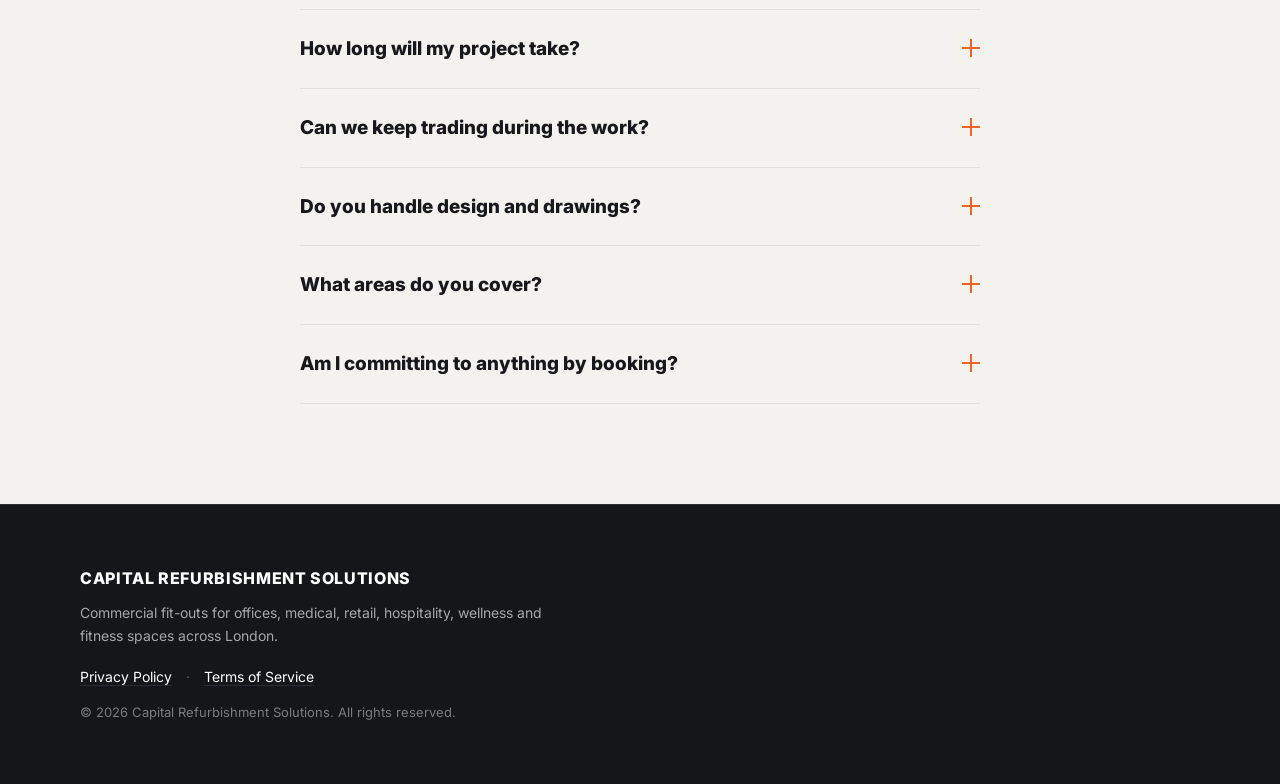
==== commit 4f24c5f1: "Fill /assets with the client's project photography Assigns the 14 uploaded photos to the 15 image sl" ====
--- a/thank-you.html
+++ b/thank-you.html
@@ -126,24 +126,24 @@
   -->
   <div class="gallery">
     <figure class="gallery__item gallery__item--wide">
-      <img src="https://drive.google.com/thumbnail?id=1QZa1kAAUTtLCIFRcnhTbOoIFv6ZCDflC&sz=w1600" alt="Completed commercial fit-out in London" loading="lazy" decoding="async" referrerpolicy="no-referrer" width="1600" height="1067">
-      <figcaption>Commercial fit-out &mdash; London</figcaption>
-    </figure>
-    <figure class="gallery__item">
-      <img src="https://drive.google.com/thumbnail?id=11KfpgEvwbvFEHKtPz0FpKaLHkopWah-z&sz=w1200" alt="Finished commercial interior" loading="lazy" decoding="async" referrerpolicy="no-referrer" width="1200" height="800">
-      <figcaption>Full interior strip-out and rebuild</figcaption>
-    </figure>
-    <figure class="gallery__item">
-      <img src="https://drive.google.com/thumbnail?id=1Y7grBB9xK4WvHA7r6AuuWfdLibpoF-s1&sz=w1200" alt="Commercial joinery and finishes" loading="lazy" decoding="async" referrerpolicy="no-referrer" width="1200" height="800">
-      <figcaption>Bespoke joinery and finishes</figcaption>
-    </figure>
-    <figure class="gallery__item">
-      <img src="https://drive.google.com/thumbnail?id=1qt6Te5pKlmexzpDCoEvUSHV8DEf-8goa&sz=w1200" alt="Completed commercial space ready for trading" loading="lazy" decoding="async" referrerpolicy="no-referrer" width="1200" height="800">
-      <figcaption>Handed over on the agreed date</figcaption>
-    </figure>
-    <figure class="gallery__item gallery__item--wide">
-      <img src="https://drive.google.com/thumbnail?id=1C1GFevhnccHYFYcYXUpf7v7kyrLRMYe2&sz=w1600" alt="Interior of a completed commercial project" loading="lazy" decoding="async" referrerpolicy="no-referrer" width="1600" height="1067">
-      <figcaption>Ready to trade from day one</figcaption>
+      <img src="assets/thanks-1.jpg" data-fallback="https://drive.google.com/thumbnail?id=1QZa1kAAUTtLCIFRcnhTbOoIFv6ZCDflC&sz=w1600" alt="Bespoke wall mounted display joinery in a completed fit-out" loading="lazy" decoding="async" referrerpolicy="no-referrer" width="1600" height="1067">
+      <figcaption>Bespoke display joinery and wall fixings</figcaption>
+    </figure>
+    <figure class="gallery__item">
+      <img src="assets/thanks-2.jpg" data-fallback="https://drive.google.com/thumbnail?id=11KfpgEvwbvFEHKtPz0FpKaLHkopWah-z&sz=w1200" alt="Office workstation with glazed partition to a side office" loading="lazy" decoding="async" referrerpolicy="no-referrer" width="1200" height="800">
+      <figcaption>Workstations and glazed partitions</figcaption>
+    </figure>
+    <figure class="gallery__item">
+      <img src="assets/thanks-3.jpg" data-fallback="https://drive.google.com/thumbnail?id=1Y7grBB9xK4WvHA7r6AuuWfdLibpoF-s1&sz=w1200" alt="Open plan office with bench desking" loading="lazy" decoding="async" referrerpolicy="no-referrer" width="1200" height="800">
+      <figcaption>Open plan desking</figcaption>
+    </figure>
+    <figure class="gallery__item">
+      <img src="assets/thanks-4.jpg" data-fallback="https://drive.google.com/thumbnail?id=1qt6Te5pKlmexzpDCoEvUSHV8DEf-8goa&sz=w1200" alt="Fitted staff kitchen and tea point" loading="lazy" decoding="async" referrerpolicy="no-referrer" width="1200" height="800">
+      <figcaption>Fitted kitchen and tea point</figcaption>
+    </figure>
+    <figure class="gallery__item">
+      <img src="assets/thanks-5.jpg" data-fallback="https://drive.google.com/thumbnail?id=1C1GFevhnccHYFYcYXUpf7v7kyrLRMYe2&sz=w1600" alt="Combined showroom and meeting space fit-out" loading="lazy" decoding="async" referrerpolicy="no-referrer" width="1600" height="1067">
+      <figcaption>Showroom, meeting space and office in one</figcaption>
     </figure>
   </div>
 </section>
--- a/styles.css
+++ b/styles.css
@@ -22,31 +22,46 @@
   --muted:      #5a6068;
   --muted-invert: rgba(255,255,255,.72);
 
-  /* Imagery — client project photography.
-     PRODUCTION NOTE: these are served from the client's Google Drive.
-     Download the files, drop them in /assets and swap the URLs below
-     for local paths (e.g. url("assets/hero.jpg")) for faster loads
-     and full control. */
+  /* Imagery — the five full-bleed photo areas.
+     These point at files in /assets. Drop your photos in there using these
+     exact names and they appear automatically. See assets/README.md.
+     Until those files exist, script.js falls back to the client's Drive
+     copies so the page never looks broken. */
+  --img-hero:   url("assets/hero.jpg");
+  --img-mech:   url("assets/mechanism.jpg");
+  --img-value:  url("assets/call.jpg");
+  --img-final:  url("assets/final-cta.jpg");
+  --img-thanks: url("assets/thank-you.jpg");
+
+  /* Rhythm */
+  --pad-x: 24px;
+  --sect-y: 60px;
+  --maxw: 1200px;
+  --measure: 640px;
+
+  --font: "Inter", -apple-system, BlinkMacSystemFont, "Segoe UI", Roboto, Helvetica, Arial, sans-serif;
+}
+
+@media (min-width: 860px) {
+  :root {
+    --pad-x: 40px;
+    --sect-y: 100px;
+  }
+}
+
+/* -------------------------------------------------------------------
+   1b. FALLBACK IMAGERY
+   script.js adds .no-assets to <html> if /assets has not been filled in
+   yet. These are the client's Google Drive copies — slow and rate
+   limited, fine for a preview, not for live ad spend. Once the files in
+   /assets exist this block never applies and Drive is never contacted.
+   ------------------------------------------------------------------- */
+.no-assets {
   --img-hero:   url("https://drive.google.com/thumbnail?id=1h_gdtluohkVQQBWP6uAKimJPcdsWTNJr&sz=w1920");
   --img-mech:   url("https://drive.google.com/thumbnail?id=1P2SgzhJ324YCtPF02Y8XcyPm6752AC4N&sz=w1600");
   --img-value:  url("https://drive.google.com/thumbnail?id=1zQctiLdzXPgz5uY7ipUucD5E6sZZuSpp&sz=w1600");
   --img-final:  url("https://drive.google.com/thumbnail?id=1k4D-C9RD6O4-lRc6GihfMAkzeex2FKER&sz=w1920");
   --img-thanks: url("https://drive.google.com/thumbnail?id=1qnAvKywfRQXGQWaKprbp8rMOSuVYS6uX&sz=w1920");
-
-  /* Rhythm */
-  --pad-x: 24px;
-  --sect-y: 60px;
-  --maxw: 1200px;
-  --measure: 640px;
-
-  --font: "Inter", -apple-system, BlinkMacSystemFont, "Segoe UI", Roboto, Helvetica, Arial, sans-serif;
-}
-
-@media (min-width: 860px) {
-  :root {
-    --pad-x: 40px;
-    --sect-y: 100px;
-  }
 }
 
 /* -------------------------------------------------------------------
@@ -254,7 +269,7 @@
 }
 .hero__overlay {
   position: absolute; inset: 0;
-  background: linear-gradient(180deg, rgba(10,11,13,.62) 0%, rgba(10,11,13,.72) 55%, rgba(10,11,13,.86) 100%);
+  background: linear-gradient(180deg, rgba(10,11,13,.72) 0%, rgba(10,11,13,.78) 55%, rgba(10,11,13,.9) 100%);
 }
 .hero__inner {
   position: relative;
@@ -621,14 +636,14 @@
 }
 @media (min-width: 760px) {
   .gallery { grid-template-columns: repeat(2, 1fr); }
+  .gallery__item { min-height: 420px; }
   .gallery__item--wide { grid-column: 1 / -1; min-height: 460px; }
-  .gallery__item { min-height: 420px; }
   .gallery__item figcaption { font-size: 15px; padding: 56px 26px 22px; }
 }
 @media (min-width: 1100px) {
   .proof h2 { font-size: 40px; }
+  .gallery__item { min-height: 460px; }
   .gallery__item--wide { min-height: 560px; }
-  .gallery__item { min-height: 460px; }
 }
 
 /* Company credibility block */
